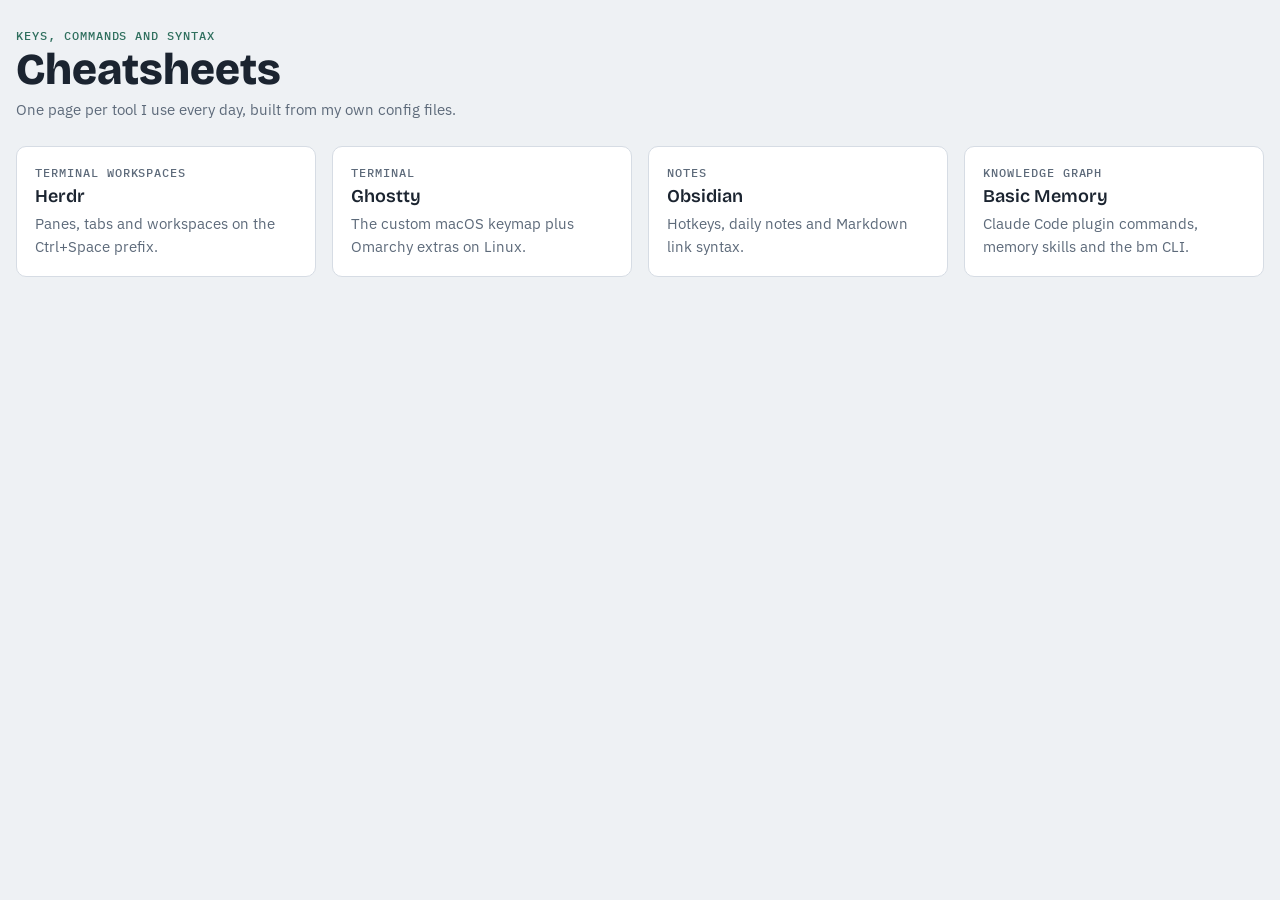
==== docs/index.html @ 880e1a37 "Replace cheatsheets with a shared, data-driven design Every sheet is now a small HTML file that only" ====
<!doctype html>
<html lang="en">
<head>
<meta charset="utf-8">
<meta name="viewport" content="width=device-width, initial-scale=1, viewport-fit=cover">
<title>Gerrit's Cheatsheets</title>
<link rel="preconnect" href="https://fonts.googleapis.com">
<link rel="preconnect" href="https://fonts.gstatic.com" crossorigin>
<link rel="stylesheet" href="https://fonts.googleapis.com/css2?family=Bricolage+Grotesque:opsz,wght@12..96,600;12..96,800&family=IBM+Plex+Sans:wght@400;500&family=IBM+Plex+Mono:wght@500&display=swap">
<link rel="stylesheet" href="assets/sheet.css">
</head>
<body>
<div class="wrap">
  <header>
    <div>
      <p class="eyebrow">Keys, commands and syntax</p>
      <h1>Cheatsheets</h1>
      <p class="sub">One page per tool I use every day, built from my own config files.</p>
    </div>
  </header>
  <main class="sheets">
    <a class="sheet-link" href="herdr.html">
      <p class="eyebrow">Terminal workspaces</p>
      <h2>Herdr</h2>
      <p>Panes, tabs and workspaces on the Ctrl+Space prefix.</p>
    </a>
    <a class="sheet-link" href="ghostty.html">
      <p class="eyebrow">Terminal</p>
      <h2>Ghostty</h2>
      <p>The custom macOS keymap plus Omarchy extras on Linux.</p>
    </a>
    <a class="sheet-link" href="obsidian.html">
      <p class="eyebrow">Notes</p>
      <h2>Obsidian</h2>
      <p>Hotkeys, daily notes and Markdown link syntax.</p>
    </a>
    <a class="sheet-link" href="basic-memory.html">
      <p class="eyebrow">Knowledge graph</p>
      <h2>Basic Memory</h2>
      <p>Claude Code plugin commands, memory skills and the bm CLI.</p>
    </a>
  </main>
</div>
</body>
</html>
---- docs/assets/sheet.css ----
/* Shared styles for every cheatsheet and the index.
   Layout: one header band, then flowing CSS columns of section cards; keys drawn as physical keycaps. */
:root {
  --bg: #eef1f4;
  --surface: #ffffff;
  --fg: #1b2430;
  --muted: #5d6a7a;
  --line: #d6dce4;
  --accent: #2f6f5e;
  --accent-soft: #dcefe8;
  --cap: #fbfcfd;
  --cap-edge: #b9c2cd;
  --cap-fg: #1b2430;
  --hit: #fff2b8;
  --font-display: "Bricolage Grotesque", "Segoe UI", system-ui, sans-serif;
  --font-body: "IBM Plex Sans", "Segoe UI", system-ui, sans-serif;
  --font-key: "IBM Plex Mono", ui-monospace, "SFMono-Regular", Menlo, monospace;
  color-scheme: light;
}
@media (prefers-color-scheme: dark) {
  :root:not([data-theme="light"]) {
    --bg: #12171d; --surface: #1a2129; --fg: #e3e8ee; --muted: #8e9aa8; --line: #2a333e;
    --accent: #6cc3a8; --accent-soft: #1f3a33; --cap: #252e38; --cap-edge: #0b0f13; --cap-fg: #e3e8ee; --hit: #4a4220;
    color-scheme: dark;
  }
}
:root[data-theme="dark"] {
  --bg: #12171d; --surface: #1a2129; --fg: #e3e8ee; --muted: #8e9aa8; --line: #2a333e;
  --accent: #6cc3a8; --accent-soft: #1f3a33; --cap: #252e38; --cap-edge: #0b0f13; --cap-fg: #e3e8ee; --hit: #4a4220;
  color-scheme: dark;
}

*, *::before, *::after { box-sizing: border-box; }
[hidden] { display: none !important; }

body {
  margin: 0;
  background: var(--bg);
  color: var(--fg);
  font: 15px/1.5 var(--font-body);
}
a { color: var(--accent); }
a:focus-visible, .search:focus-visible { outline: 2px solid var(--accent); outline-offset: 2px; border-radius: 4px; }

.wrap {
  max-width: 1400px;
  margin: 0 auto;
  padding-block: 28px 48px;
  padding-left: max(16px, env(safe-area-inset-left, 0px));
  padding-right: max(16px, env(safe-area-inset-right, 0px));
  display: grid;
  gap: 24px;
}

.back { font: 500 12px var(--font-key); text-decoration: none; color: var(--muted); }
.back:hover { color: var(--accent); }

header { display: flex; flex-wrap: wrap; align-items: end; justify-content: space-between; gap: 16px; }
.eyebrow {
  font: 500 12px var(--font-key);
  letter-spacing: .08em;
  text-transform: uppercase;
  color: var(--accent);
  margin: 0 0 4px;
}
h1 {
  font: 800 clamp(30px, 5vw, 44px)/1.05 var(--font-display);
  margin: 0;
  text-wrap: balance;
}
.sub { margin: 6px 0 0; color: var(--muted); max-width: 60ch; }

.tools { display: flex; gap: 10px; align-items: center; flex-wrap: wrap; }
.search {
  font: inherit;
  color: var(--fg);
  background: var(--surface);
  border: 1px solid var(--line);
  border-radius: 8px;
  padding: 9px 12px;
  width: min(260px, 100%);
}
.count { font: 500 12px var(--font-key); color: var(--muted); font-variant-numeric: tabular-nums; }

.grid { columns: 300px; column-gap: 20px; }
section {
  break-inside: avoid;
  background: var(--surface);
  border: 1px solid var(--line);
  border-radius: 10px;
  padding: 16px 18px 10px;
  margin-bottom: 20px;
}
h2 {
  font: 600 18px/1.2 var(--font-display);
  margin: 0 0 8px;
  display: flex;
  justify-content: space-between;
  align-items: baseline;
  gap: 8px;
}
h2 small { font: 500 11px var(--font-key); color: var(--muted); letter-spacing: .06em; text-transform: uppercase; white-space: nowrap; }

dl { margin: 0; }
/* Label and keys share a line; long key groups wrap below the label instead of squeezing it. */
.row {
  display: flex;
  flex-wrap: wrap;
  gap: 4px 12px;
  align-items: center;
  padding: 7px 0;
  border-top: 1px solid var(--line);
}
.row:first-child { border-top: 0; }
dt { flex: 1 1 9em; min-width: 0; }
dd { margin: 0 0 0 auto; display: flex; flex-wrap: wrap; gap: 4px; align-items: center; justify-content: end; min-width: 0; max-width: 100%; }
.row.cmd { flex-direction: column; align-items: stretch; }
.row.cmd dt { flex: none; }
.row.cmd dd { margin: 0; justify-content: start; order: -1; }
mark { background: var(--hit); color: inherit; border-radius: 2px; }

.badge {
  font: 500 10px var(--font-key);
  letter-spacing: .06em;
  text-transform: uppercase;
  color: var(--accent);
  background: var(--accent-soft);
  border-radius: 4px;
  padding: 1px 5px;
  margin-left: 6px;
  vertical-align: 1px;
  white-space: nowrap;
}

kbd {
  font: 500 12.5px/1 var(--font-key);
  color: var(--cap-fg);
  background: var(--cap);
  border: 1px solid var(--cap-edge);
  border-bottom-width: 3px;
  border-radius: 5px;
  padding: 4px 7px 3px;
  min-width: 1.6em;
  text-align: center;
  white-space: nowrap;
}
kbd.prefix { color: var(--accent); border-color: var(--accent); }
code.cmd {
  font: 500 13px/1.4 var(--font-key);
  color: var(--accent);
  overflow-wrap: anywhere;
}
.join { color: var(--muted); font: 12px var(--font-key); }
.then { color: var(--muted); font: 11px var(--font-key); padding: 0 2px; }

.legend { display: flex; flex-wrap: wrap; gap: 8px 18px; color: var(--muted); font-size: 13px; }
.legend > span { display: inline-flex; align-items: center; gap: 6px; flex-wrap: wrap; }
.empty { color: var(--muted); margin: 0; }

/* Index page */
.sheets { display: grid; grid-template-columns: repeat(auto-fill, minmax(260px, 1fr)); gap: 16px; }
.sheet-link {
  display: grid;
  gap: 6px;
  background: var(--surface);
  border: 1px solid var(--line);
  border-radius: 10px;
  padding: 18px;
  color: inherit;
  text-decoration: none;
}
.sheet-link:hover { border-color: var(--accent); }
.sheet-link h2 { margin: 0; }
.sheet-link p { margin: 0; color: var(--muted); }
.sheet-link .eyebrow { margin: 0; }
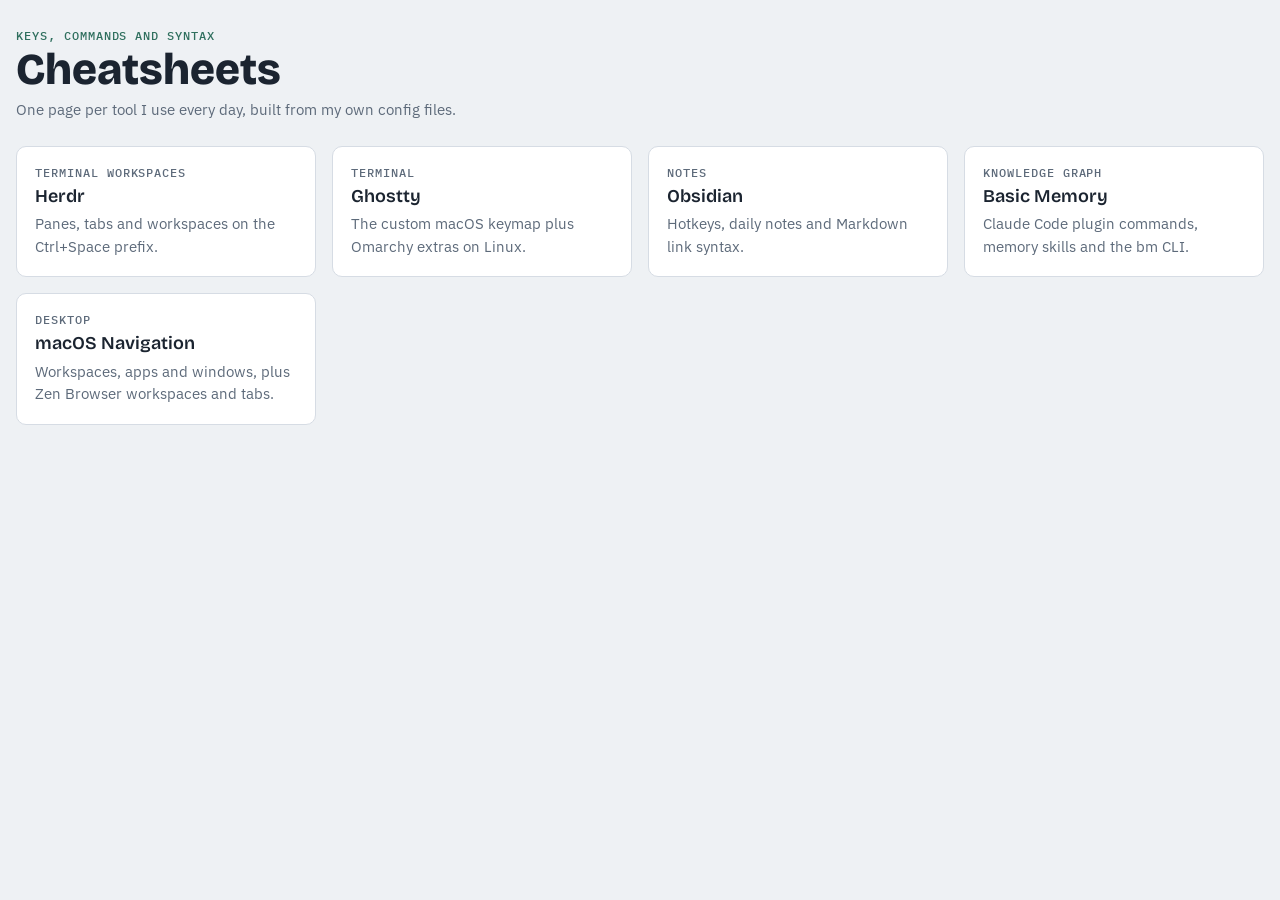
==== commit c6169dad: "Add macOS navigation cheatsheet Co-Authored-By: Claude Opus 5.5 <noreply@anthropic.com>" ====
--- a/docs/index.html
+++ b/docs/index.html
@@ -39,6 +39,11 @@
       <h2>Basic Memory</h2>
       <p>Claude Code plugin commands, memory skills and the bm CLI.</p>
     </a>
+    <a class="sheet-link" href="macos.html">
+      <p class="eyebrow">Desktop</p>
+      <h2>macOS Navigation</h2>
+      <p>Workspaces, apps and windows, plus Zen Browser workspaces and tabs.</p>
+    </a>
   </main>
 </div>
 </body>
